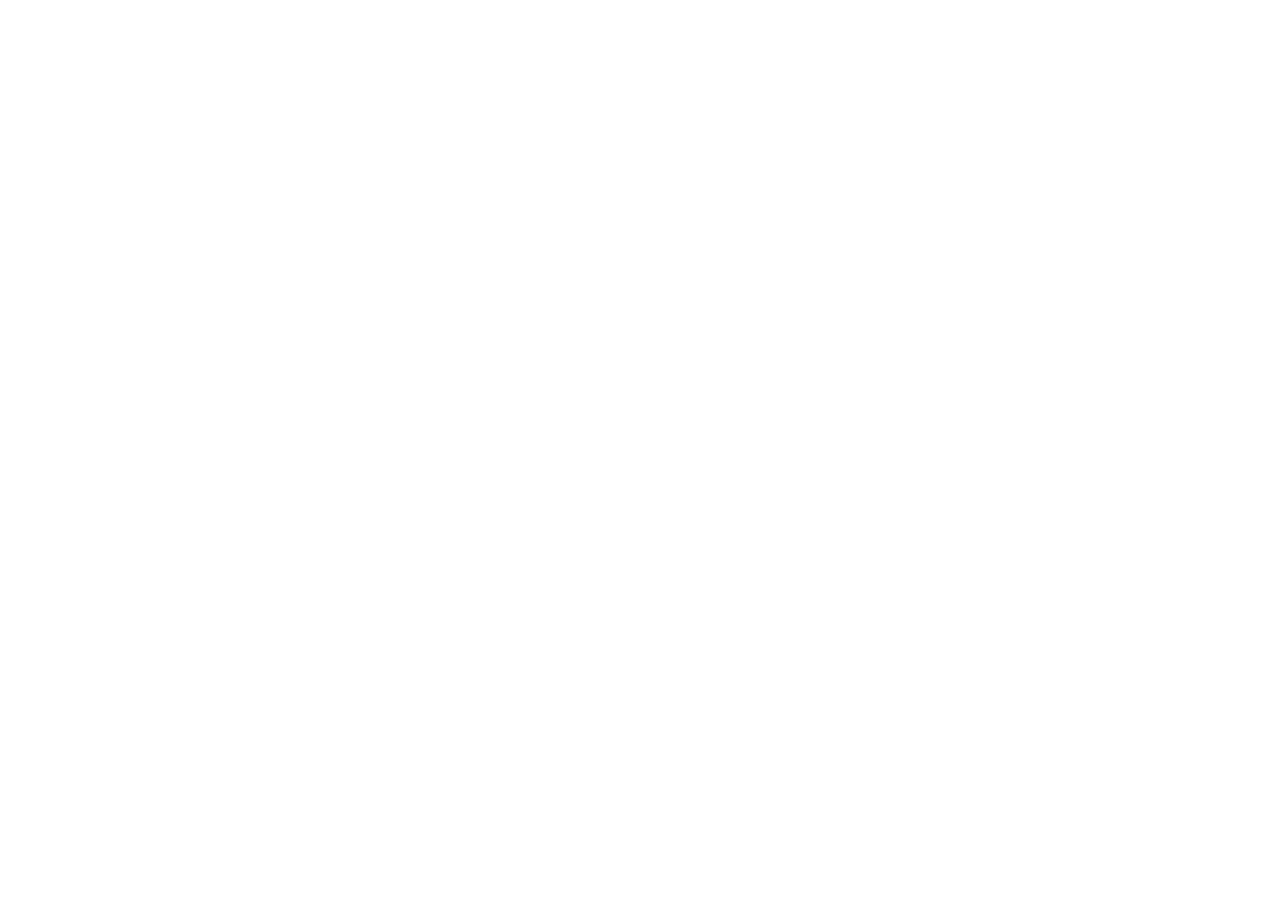
==== public/index.html @ 6c6a58a1 "Initial Commit" ====
<!DOCTYPE html>
<html lang="en">
<head>
    <meta charset="UTF-8">
    <meta name="viewport" content="width=device-width, initial-scale=1.0">
    <title>Claim your Certificate - FirstCommit</title>
    <link rel="stylesheet" href="style.css">
</head>
<body>
    
</body>
</html>
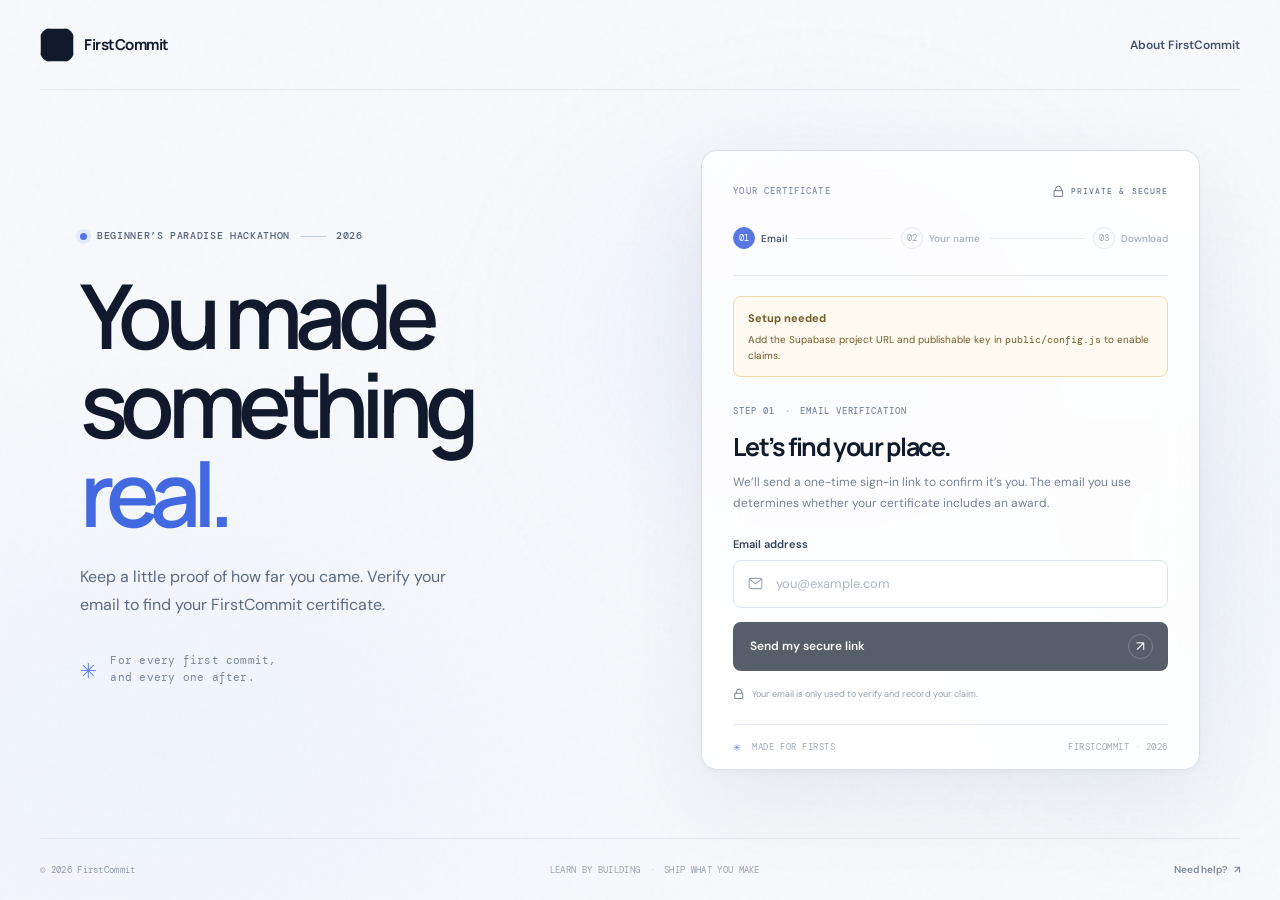
==== commit 6533ddb0: "initial website and docs" ====
--- a/public/index.html
+++ b/public/index.html
@@ -1,12 +1,104 @@
-<!DOCTYPE html>
+<!doctype html>
 <html lang="en">
-<head>
-    <meta charset="UTF-8">
-    <meta name="viewport" content="width=device-width, initial-scale=1.0">
-    <title>Claim your Certificate - FirstCommit</title>
-    <link rel="stylesheet" href="style.css">
-</head>
-<body>
-    
-</body>
-</html>+  <head>
+    <meta charset="utf-8" />
+    <meta name="viewport" content="width=device-width, initial-scale=1" />
+    <meta name="theme-color" content="#f7f9fc" />
+    <meta name="description" content="Claim your FirstCommit certificate from Beginner’s Paradise Hackathon." />
+    <title>Claim your certificate - FirstCommit</title>
+    <link rel="icon" href="./favicon.ico" type="x/icon" />
+    <link rel="preconnect" href="https://fonts.googleapis.com" />
+    <link rel="preconnect" href="https://fonts.gstatic.com" crossorigin />
+    <link href="https://fonts.googleapis.com/css2?family=DM+Mono:wght@400;500&family=DM+Sans:wght@400;500;600;700&family=Manrope:wght@400;500;600;700;800&display=swap" rel="stylesheet" />
+    <link rel="stylesheet" href="./style.css" />
+    <script src="./config.js"></script>
+    <script type="module" src="./main.js"></script>
+  </head>
+  <body>
+    <div class="ambient ambient--blue" aria-hidden="true"></div>
+    <div class="ambient ambient--cyan" aria-hidden="true"></div>
+
+    <a class="skip-link" href="#main">Skip to content</a>
+
+    <header class="site-header">
+      <a class="brand" href="https://www.firstcommit.xyz/" aria-label="FirstCommit home">
+        <img class="brand-mark" href="icon.png">
+        <span class="brand-name">FirstCommit</span>
+      </a>
+      <a class="header-link" href="https://www.firstcommit.xyz/">About FirstCommit</a>
+    </header>
+
+    <main id="main" class="page-shell">
+      <section class="intro" aria-labelledby="page-title">
+        <p class="eyebrow"><span class="eyebrow-dot" aria-hidden="true"></span> BEGINNER’S PARADISE HACKATHON <span class="eyebrow-rule" aria-hidden="true"></span> 2026</p>
+        <h1 id="page-title">You made<br />something <em>real.</em></h1>
+        <p class="intro-copy">Keep a little proof of how far you came. Verify your email to find your FirstCommit certificate.</p>
+        <div class="edition-note"><span class="edition-mark" aria-hidden="true">✳</span><span>For every first commit,<br />and every one after.</span></div>
+      </section>
+
+      <section class="claim-card" aria-labelledby="claim-heading">
+        <div class="card-topline"><span>YOUR CERTIFICATE</span><span class="secure-label"><svg aria-hidden="true" viewBox="0 0 16 16"><path d="M4.5 7V5a3.5 3.5 0 0 1 7 0v2M3 7h10v7H3z" /></svg> PRIVATE &amp; SECURE</span></div>
+        <div class="progress" aria-label="Claim progress">
+          <div class="progress-step is-current" data-progress="email"><span>01</span><b>Email</b></div>
+          <span class="progress-line" aria-hidden="true"></span>
+          <div class="progress-step" data-progress="name"><span>02</span><b>Your name</b></div>
+          <span class="progress-line" aria-hidden="true"></span>
+          <div class="progress-step" data-progress="ready"><span>03</span><b>Download</b></div>
+        </div>
+
+        <div id="setup-notice" class="notice notice--warning" role="status" hidden>
+          <strong>Setup needed</strong>
+          <span>Add the Supabase project URL and publishable key in <code>public/config.js</code> to enable claims.</span>
+        </div>
+
+        <div id="claim-step-email" class="claim-step">
+          <p class="step-kicker">STEP 01 <span>·</span> EMAIL VERIFICATION</p>
+          <h2 id="claim-heading">Let’s find your place.</h2>
+          <p class="step-copy">We’ll send a one-time sign-in link to confirm it’s you. The email you use determines whether your certificate includes an award.</p>
+          <form id="email-form" novalidate>
+            <label for="email">Email address</label>
+            <div class="input-wrap"><svg aria-hidden="true" viewBox="0 0 20 20"><rect x="2.5" y="4" width="15" height="12" rx="2"/><path d="m3 5 7 5.5L17 5"/></svg><input id="email" name="email" type="email" autocomplete="email" inputmode="email" placeholder="you@example.com" required /></div>
+            <button class="primary-button" type="submit"><span>Send my secure link</span><span class="button-arrow" aria-hidden="true">↗</span></button>
+          </form>
+          <div id="email-sent" class="sent-panel" hidden>
+            <span class="sent-icon" aria-hidden="true">↗</span>
+            <div><strong>Check your inbox</strong><p>We sent a secure sign-in link to <span id="sent-email"></span>. Open it on this device to continue.</p></div>
+            <button id="resend-link" class="text-button" type="button">Send again</button>
+          </div>
+          <p class="privacy-note"><svg aria-hidden="true" viewBox="0 0 16 16"><path d="M4.5 7V5a3.5 3.5 0 0 1 7 0v2M3 7h10v7H3z" /></svg> Your email is only used to verify and record your claim.</p>
+        </div>
+
+        <div id="claim-step-name" class="claim-step" hidden>
+          <p class="step-kicker">STEP 02 <span>·</span> CERTIFICATE DETAILS</p>
+          <h2>What name should we celebrate?</h2>
+          <p class="step-copy">Signed in as <strong id="verified-email"></strong>. Enter your name as you’d like it printed on your certificate.</p>
+          <form id="name-form" novalidate>
+            <label for="full-name">Name on certificate</label>
+            <div class="input-wrap"><svg aria-hidden="true" viewBox="0 0 20 20"><circle cx="10" cy="6.2" r="3.2"/><path d="M3.5 17a6.5 6.5 0 0 1 13 0"/></svg><input id="full-name" name="fullName" type="text" autocomplete="name" placeholder="Your full name" minlength="2" maxlength="100" required /></div>
+            <button class="primary-button" type="submit"><span>Find my certificate</span><span class="button-arrow" aria-hidden="true">↗</span></button>
+          </form>
+          <button id="sign-out" class="text-button" type="button">Use a different email</button>
+        </div>
+
+        <div id="claim-step-ready" class="claim-step" hidden>
+          <p class="step-kicker">STEP 03 <span>·</span> YOUR MOMENT, MADE OFFICIAL</p>
+          <div class="result-icon" aria-hidden="true"><span>✳</span></div>
+          <h2 id="result-title">Your certificate is ready.</h2>
+          <p id="result-copy" class="step-copy"></p>
+          <div class="certificate-mini" aria-label="Certificate details">
+            <div class="mini-seal" aria-hidden="true">FC</div>
+            <div><span class="mini-label">ISSUED TO</span><strong id="result-name"></strong><span id="result-award" class="mini-award"></span></div>
+            <span class="mini-year">2026</span>
+          </div>
+          <button id="download-pdf" class="primary-button" type="button"><span>Download certificate <small>PDF</small></span><span class="button-arrow" aria-hidden="true">↓</span></button>
+          <button id="claim-again" class="text-button" type="button">Start over</button>
+        </div>
+
+        <p id="status-message" class="status-message" role="status" aria-live="polite" hidden></p>
+        <div class="card-footer"><span><span class="footer-star" aria-hidden="true">✳</span> MADE FOR FIRSTS</span><span>FIRSTCOMMIT · 2026</span></div>
+      </section>
+    </main>
+
+    <footer class="site-footer"><span>© 2026 FirstCommit</span><span class="footer-center">LEARN BY BUILDING <span aria-hidden="true">·</span> SHIP WHAT YOU MAKE</span><a href="mailto:support@firstcommit.xyz">Need help? <span aria-hidden="true">↗</span></a></footer>
+  </body>
+</html>
--- a/public/style.css
+++ b/public/style.css
@@ -0,0 +1,111 @@
+:root {
+  color-scheme: light;
+  --ink: #101a2c;
+  --muted: #68758a;
+  --line: #e5eaf1;
+  --blue: #4269df;
+  --blue-dark: #294bb5;
+  --paper: #f7f9fc;
+  --white: #ffffff;
+  --mono: "DM Mono", monospace;
+  --body: "DM Sans", sans-serif;
+  --display: "Manrope", sans-serif;
+}
+
+* { box-sizing: border-box; }
+html { min-width: 320px; background: var(--paper); }
+body { min-height: 100vh; margin: 0; position: relative; isolation: isolate; overflow-x: hidden; background: radial-gradient(ellipse at 12% 83%, rgba(217, 229, 255, .23), transparent 38%), #f7f9fc; color: var(--ink); font-family: var(--body); -webkit-font-smoothing: antialiased; }
+body::before { position: fixed; inset: 0; z-index: -1; content: ""; pointer-events: none; opacity: .26; background-image: url("data:image/svg+xml,%3Csvg viewBox='0 0 180 180' xmlns='http://www.w3.org/2000/svg'%3E%3Cfilter id='n'%3E%3CfeTurbulence type='fractalNoise' baseFrequency='.92' numOctaves='3' stitchTiles='stitch'/%3E%3C/filter%3E%3Crect width='100%25' height='100%25' filter='url(%23n)' opacity='.12'/%3E%3C/svg%3E"); }
+.ambient { position: fixed; z-index: -1; pointer-events: none; border-radius: 50%; filter: blur(82px); opacity: .5; animation: drift 18s ease-in-out infinite alternate; }
+.ambient--blue { width: 600px; height: 470px; top: 12%; left: 40%; background: radial-gradient(ellipse, rgba(178, 195, 255, .56), rgba(204, 218, 255, .18) 42%, transparent 72%); }
+.ambient--cyan { width: 440px; height: 570px; top: 28%; right: -110px; background: radial-gradient(ellipse, rgba(191, 228, 242, .48), rgba(218, 237, 245, .16) 45%, transparent 72%); animation-delay: -7s; }
+@keyframes drift { from { transform: translate3d(-2%, -1%, 0) scale(.94); } to { transform: translate3d(3%, 2%, 0) scale(1.08); } }
+
+.site-header, .site-footer { width: min(1240px, calc(100% - 80px)); margin-inline: auto; display: flex; align-items: center; justify-content: space-between; }
+.skip-link { position: fixed; z-index: 10; top: 10px; left: 10px; transform: translateY(-160%); padding: 10px 14px; border-radius: 6px; background: var(--ink); color: #fff; text-decoration: none; font-size: 12px; }
+.skip-link:focus { transform: translateY(0); }
+.site-header { height: 90px; border-bottom: 1px solid rgba(20, 38, 71, .08); }
+.brand { display: inline-flex; align-items: center; gap: 10px; color: var(--ink); text-decoration: none; }
+.brand-mark { display: grid; place-items: center; width: 34px; height: 34px; border-radius: 11px; background: var(--ink); color: #fff; font: 700 15px/1 var(--display); letter-spacing: -1.7px; }
+.brand-mark span { color: #89a4ff; }
+.brand-name { font: 700 15px/1 var(--display); letter-spacing: -.5px; }
+.header-link, .site-footer a { color: #43516a; text-decoration: none; font-size: 12px; font-weight: 600; transition: color .2s ease; }
+.header-link span, .site-footer a span { color: #7888a0; margin-left: 4px; }
+.header-link:hover, .site-footer a:hover { color: var(--blue); }
+
+.page-shell { width: min(1120px, calc(100% - 80px)); min-height: calc(100vh - 152px); margin: 0 auto; display: grid; grid-template-columns: minmax(0, 1.02fr) minmax(400px, .98fr); align-items: center; gap: clamp(55px, 8vw, 125px); padding: 58px 0 66px; }
+.intro { position: relative; padding-bottom: 72px; animation: rise .75s cubic-bezier(.2,.7,.2,1) both; }
+.eyebrow { display: flex; align-items: center; gap: 10px; margin: 0 0 28px; color: #52627c; font: 500 10px/1.4 var(--mono); letter-spacing: .065em; }
+.eyebrow-dot { width: 7px; height: 7px; flex: 0 0 7px; border-radius: 50%; background: #5276e8; box-shadow: 0 0 0 4px rgba(82, 118, 232, .1); }
+.eyebrow-rule { display: inline-block; width: 26px; height: 1px; background: #c8d1e1; }
+h1 { margin: 0; max-width: 580px; font: 600 clamp(60px, 7vw, 91px)/.99 var(--display); letter-spacing: -.085em; }
+h1 em { color: var(--blue); font-style: normal; letter-spacing: -.09em; }
+.intro-copy { max-width: 385px; margin: 25px 0 0; color: #5d6b81; font-size: 16px; line-height: 1.75; }
+.edition-note { display: flex; align-items: center; gap: 14px; position: absolute; bottom: 1px; left: 0; color: #78869a; font: 11px/1.55 var(--mono); letter-spacing: .02em; }
+.edition-mark { color: #6684eb; font-size: 27px; }
+
+.claim-card { position: relative; width: 100%; min-height: 535px; padding: 26px 31px 0; overflow: hidden; border: 1px solid rgba(212, 221, 235, .86); border-radius: 16px; background: rgba(255, 255, 255, .82); box-shadow: 0 30px 85px rgba(46, 68, 110, .085), 0 3px 8px rgba(46, 68, 110, .035); backdrop-filter: blur(18px); animation: rise .85s .1s cubic-bezier(.2,.7,.2,1) both; }
+.card-topline { display: flex; align-items: center; justify-content: space-between; min-height: 28px; color: #8b97a9; font: 500 9px/1 var(--mono); letter-spacing: .12em; }
+.secure-label { display: inline-flex; align-items: center; gap: 6px; color: #718096; font-size: 8px; }
+.secure-label svg, .privacy-note svg { width: 13px; height: 13px; fill: none; stroke: #6c7b90; stroke-width: 1.2; stroke-linecap: round; stroke-linejoin: round; }
+.progress { display: flex; align-items: center; gap: 9px; padding: 22px 0 26px; border-bottom: 1px solid var(--line); }
+.progress-step { display: inline-flex; align-items: center; gap: 6px; color: #a3adbc; white-space: nowrap; font-size: 10px; }
+.progress-step > span { display: grid; place-items: center; width: 22px; height: 22px; border: 1px solid #e4e9f0; border-radius: 50%; color: #9da8b7; font: 9px var(--mono); }
+.progress-step b { font-weight: 500; }
+.progress-step.is-current { color: #33445f; }
+.progress-step.is-current > span, .progress-step.is-done > span { border-color: #5877e2; background: #5877e2; color: #fff; }
+.progress-step.is-done { color: #52647f; }
+.progress-line { flex: 1; height: 1px; min-width: 8px; background: #e7ebf2; }
+.claim-step { padding: 28px 0 24px; animation: content-in .4s ease both; }
+.claim-step[hidden], [hidden] { display: none !important; }
+.step-kicker { margin: 0 0 12px; color: #7f8ca1; font: 500 9px/1.5 var(--mono); letter-spacing: .1em; }
+.step-kicker span { padding-inline: 4px; color: #b1bdce; }
+.claim-step h2 { margin: 0; color: var(--ink); font: 700 25px/1.25 var(--display); letter-spacing: -.055em; }
+.step-copy { margin: 10px 0 23px; color: #758196; font-size: 12px; line-height: 1.75; }
+.step-copy strong { color: #43516a; font-weight: 600; overflow-wrap: anywhere; }
+form { display: grid; gap: 9px; }
+label { color: #35445a; font-size: 11px; font-weight: 600; }
+.input-wrap { position: relative; display: flex; align-items: center; }
+.input-wrap svg { position: absolute; left: 14px; width: 17px; height: 17px; fill: none; stroke: #9ba7b9; stroke-width: 1.3; stroke-linecap: round; stroke-linejoin: round; pointer-events: none; }
+input { display: block; width: 100%; height: 48px; padding: 0 14px 0 42px; border: 1px solid #dde4ee; border-radius: 8px; outline: none; background: #fff; color: var(--ink); font: 13px var(--body); transition: border-color .2s, box-shadow .2s; }
+input::placeholder { color: #adb7c5; }
+input:focus { border-color: #7890e7; box-shadow: 0 0 0 3px rgba(87, 119, 226, .12); }
+.primary-button { display: flex; align-items: center; justify-content: space-between; gap: 16px; width: 100%; min-height: 49px; margin-top: 5px; padding: 0 15px 0 17px; border: 0; border-radius: 8px; background: var(--ink); color: #fff; cursor: pointer; font: 600 12px var(--body); transition: background .18s, transform .18s, box-shadow .18s; }
+.primary-button:hover { transform: translateY(-1px); background: #1e2e49; box-shadow: 0 7px 18px rgba(23, 42, 75, .15); }
+.primary-button:focus-visible, .text-button:focus-visible, .header-link:focus-visible, .site-footer a:focus-visible { outline: 3px solid rgba(70, 104, 222, .5); outline-offset: 3px; }
+.primary-button:disabled { cursor: wait; opacity: .7; transform: none; }
+.button-arrow { display: grid; place-items: center; width: 25px; height: 25px; border: 1px solid rgba(255,255,255,.22); border-radius: 50%; font-size: 14px; font-weight: 400; }
+.primary-button small { margin-left: 5px; color: #aebcda; font: 500 9px var(--mono); }
+.privacy-note { display: flex; align-items: center; gap: 7px; margin: 17px 0 0; color: #98a2b0; font-size: 9px; }
+.privacy-note svg { width: 12px; height: 12px; }
+.sent-panel { display: grid; grid-template-columns: 35px 1fr; align-items: start; gap: 12px; padding: 17px 14px; border: 1px solid #e0e8f7; border-radius: 9px; background: #f7f9fe; }
+.sent-icon { display: grid; place-items: center; width: 33px; height: 33px; border-radius: 9px; background: #e8efff; color: #4269df; font-size: 16px; }
+.sent-panel strong { color: #283a58; font-size: 12px; }
+.sent-panel p { margin: 5px 0 0; color: #78869b; font-size: 10px; line-height: 1.65; overflow-wrap: anywhere; }
+.text-button { display: inline-flex; margin-top: 12px; padding: 4px 0; border: 0; background: transparent; color: #526cbb; cursor: pointer; font: 600 10px var(--body); }
+.sent-panel .text-button { grid-column: 2; margin-top: 0; justify-self: start; }
+.status-message { margin: 3px 0 15px; padding: 10px 12px; border-radius: 7px; background: #fff4f2; color: #a34035; font-size: 11px; line-height: 1.55; }
+.status-message.is-success { background: #edf8f1; color: #307048; }
+.notice { display: flex; flex-direction: column; gap: 5px; margin-top: 20px; padding: 13px 14px; border: 1px solid #efd9a9; border-radius: 8px; background: #fffaf0; color: #725b2a; font-size: 10px; line-height: 1.55; }
+.notice code { font: 10px var(--mono); }
+.notice strong { font-size: 11px; }
+.result-icon { display: grid; place-items: center; width: 47px; height: 47px; margin: 2px 0 13px; border: 1px solid #dae4ff; border-radius: 14px; background: linear-gradient(140deg,#edf2ff,#f9fbff); color: #5273de; font-size: 22px; }
+.certificate-mini { display: grid; grid-template-columns: 38px 1fr auto; align-items: center; gap: 12px; min-height: 77px; margin: 0 0 16px; padding: 12px; border: 1px solid #e2e8f1; border-radius: 8px; background: linear-gradient(115deg, rgba(246,249,255,.95), rgba(255,255,255,.94)); }
+.mini-seal { display: grid; place-items: center; width: 36px; height: 36px; border: 1px solid #9bb0ee; border-radius: 50%; color: #4368d4; font: 600 10px var(--mono); }
+.certificate-mini div:nth-child(2) { display: grid; gap: 2px; min-width: 0; }
+.mini-label { color: #99a4b5; font: 9px var(--mono); letter-spacing: .08em; }
+.certificate-mini strong { color: #253650; font: 700 13px var(--display); overflow: hidden; text-overflow: ellipsis; white-space: nowrap; }
+.mini-award { color: #6c7b91; font-size: 9px; }
+.mini-year { align-self: start; color: #99a4b5; font: 9px var(--mono); }
+.card-footer { display: flex; align-items: center; justify-content: space-between; min-height: 45px; border-top: 1px solid var(--line); color: #a4adba; font: 9px var(--mono); letter-spacing: .06em; }
+.footer-star { margin-right: 5px; color: #6582e4; font-size: 13px; vertical-align: -1px; }
+.site-footer { min-height: 62px; border-top: 1px solid rgba(20, 38, 71, .08); color: #909bac; font: 9px var(--mono); letter-spacing: .035em; }
+.site-footer a { color: #7c899b; font: 600 10px var(--body); letter-spacing: 0; }
+.footer-center { color: #9aa4b1; }
+.footer-center span { margin-inline: 4px; color: #a6b5db; }
+
+@keyframes rise { from { opacity: 0; transform: translateY(14px); } to { opacity: 1; transform: translateY(0); } }
+@keyframes content-in { from { opacity: .45; transform: translateY(5px); } to { opacity: 1; transform: translateY(0); } }
+@media (prefers-reduced-motion: reduce) { *, *::before, *::after { scroll-behavior: auto !important; animation-duration: .01ms !important; animation-iteration-count: 1 !important; transition-duration: .01ms !important; } }
+@media (max-width: 900px) { .page-shell { width: min(600px, calc(100% - 48px)); min-height: auto; grid-template-columns: 1fr; gap: 35px; padding: 58px 0 60px; } .intro { padding-bottom: 0; } h1 { font-size: clamp(58px, 12vw, 78px); } .edition-note { display: none; } .claim-card { min-height: 0; } .site-header, .site-footer { width: calc(100% - 48px); } }
+@media (max-width: 540px) { .site-header { height: 72px; } .page-shell { width: calc(100% - 32px); gap: 27px; padding: 40px 0 48px; } .site-header, .site-footer { width: calc(100% - 32px); } .header-link { font-size: 10px; } .eyebrow { gap: 7px; margin-bottom: 23px; font-size: 8px; } .eyebrow-rule { width: 15px; } h1 { font-size: clamp(56px, 16vw, 72px); } .intro-copy { max-width: 310px; margin-top: 19px; font-size: 14px; } .claim-card { padding: 20px 19px 0; border-radius: 13px; } .card-topline { font-size: 8px; } .progress { gap: 5px; padding: 18px 0 21px; } .progress-step { gap: 4px; font-size: 9px; } .progress-step > span { width: 20px; height: 20px; font-size: 8px; } .progress-line { min-width: 4px; } .claim-step { padding: 23px 0 21px; } .claim-step h2 { font-size: 23px; } .site-footer { flex-wrap: wrap; gap: 8px; padding: 13px 0; } .footer-center { order: 3; width: 100%; text-align: center; } }
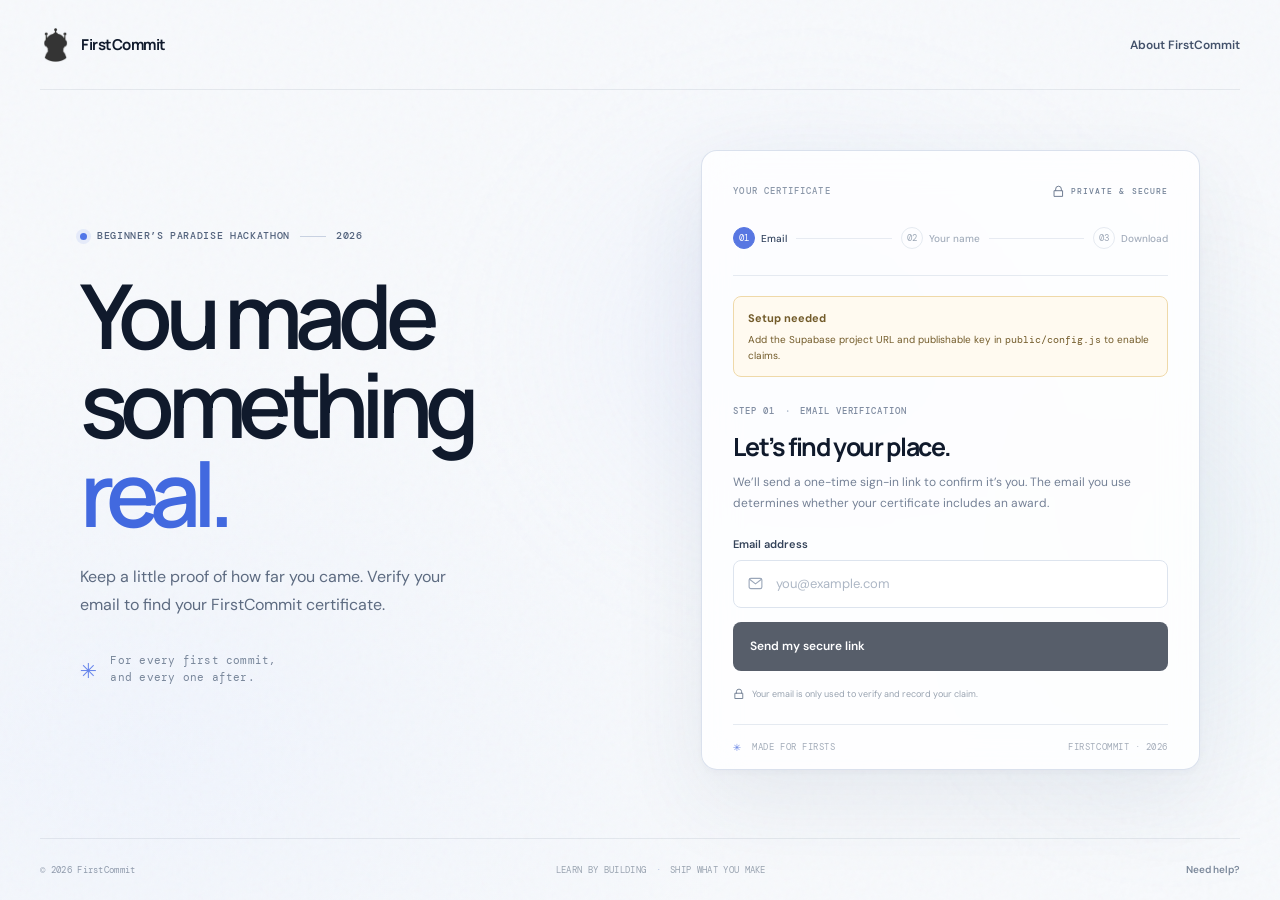
==== commit 5567fdcb: "refine visual distnictions" ====
--- a/public/index.html
+++ b/public/index.html
@@ -22,7 +22,7 @@
 
     <header class="site-header">
       <a class="brand" href="https://www.firstcommit.xyz/" aria-label="FirstCommit home">
-        <img class="brand-mark" href="icon.png">
+        <img class="brand-mark" src="./logo-mark.png" alt="" />
         <span class="brand-name">FirstCommit</span>
       </a>
       <a class="header-link" href="https://www.firstcommit.xyz/">About FirstCommit</a>
@@ -58,7 +58,7 @@
           <form id="email-form" novalidate>
             <label for="email">Email address</label>
             <div class="input-wrap"><svg aria-hidden="true" viewBox="0 0 20 20"><rect x="2.5" y="4" width="15" height="12" rx="2"/><path d="m3 5 7 5.5L17 5"/></svg><input id="email" name="email" type="email" autocomplete="email" inputmode="email" placeholder="you@example.com" required /></div>
-            <button class="primary-button" type="submit"><span>Send my secure link</span><span class="button-arrow" aria-hidden="true">↗</span></button>
+            <button class="primary-button" type="submit"><span>Send my secure link</span></button>
           </form>
           <div id="email-sent" class="sent-panel" hidden>
             <span class="sent-icon" aria-hidden="true">↗</span>
@@ -99,6 +99,6 @@
       </section>
     </main>
 
-    <footer class="site-footer"><span>© 2026 FirstCommit</span><span class="footer-center">LEARN BY BUILDING <span aria-hidden="true">·</span> SHIP WHAT YOU MAKE</span><a href="mailto:support@firstcommit.xyz">Need help? <span aria-hidden="true">↗</span></a></footer>
+    <footer class="site-footer"><span>© 2026 FirstCommit</span><span class="footer-center">LEARN BY BUILDING <span aria-hidden="true">·</span> SHIP WHAT YOU MAKE</span><a href="mailto:support@firstcommit.xyz">Need help?</a></footer>
   </body>
 </html>
--- a/public/style.css
+++ b/public/style.css
@@ -26,8 +26,7 @@
 .skip-link:focus { transform: translateY(0); }
 .site-header { height: 90px; border-bottom: 1px solid rgba(20, 38, 71, .08); }
 .brand { display: inline-flex; align-items: center; gap: 10px; color: var(--ink); text-decoration: none; }
-.brand-mark { display: grid; place-items: center; width: 34px; height: 34px; border-radius: 11px; background: var(--ink); color: #fff; font: 700 15px/1 var(--display); letter-spacing: -1.7px; }
-.brand-mark span { color: #89a4ff; }
+.brand-mark { display: block; width: 31px; height: 34px; border-radius: 0; object-fit: contain; }
 .brand-name { font: 700 15px/1 var(--display); letter-spacing: -.5px; }
 .header-link, .site-footer a { color: #43516a; text-decoration: none; font-size: 12px; font-weight: 600; transition: color .2s ease; }
 .header-link span, .site-footer a span { color: #7888a0; margin-left: 4px; }
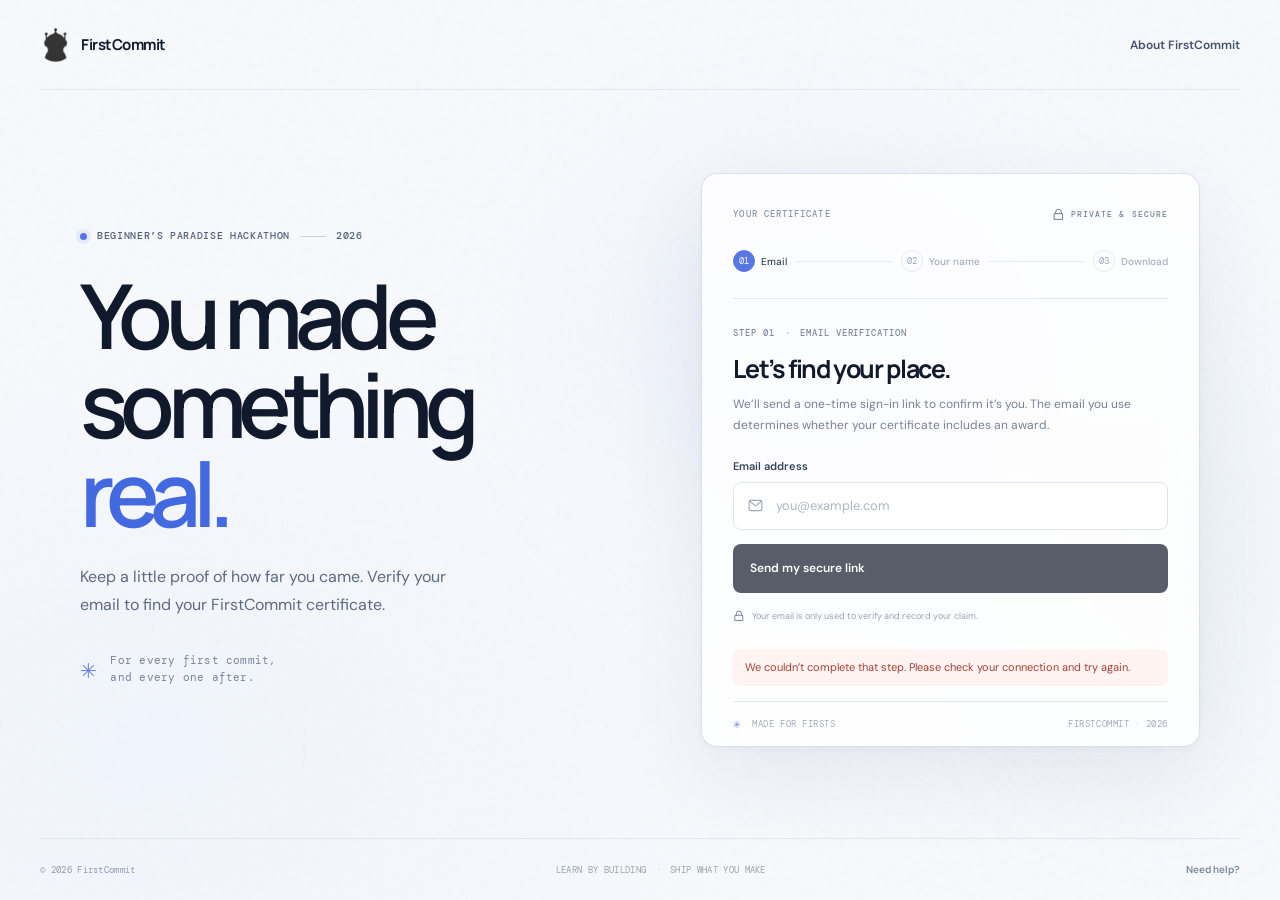
==== commit f27354c0: "Update index.html" ====
--- a/public/index.html
+++ b/public/index.html
@@ -75,7 +75,7 @@
           <form id="name-form" novalidate>
             <label for="full-name">Name on certificate</label>
             <div class="input-wrap"><svg aria-hidden="true" viewBox="0 0 20 20"><circle cx="10" cy="6.2" r="3.2"/><path d="M3.5 17a6.5 6.5 0 0 1 13 0"/></svg><input id="full-name" name="fullName" type="text" autocomplete="name" placeholder="Your full name" minlength="2" maxlength="100" required /></div>
-            <button class="primary-button" type="submit"><span>Find my certificate</span><span class="button-arrow" aria-hidden="true">↗</span></button>
+            <button class="primary-button" type="submit"><span>Find my certificate</span></button>
           </form>
           <button id="sign-out" class="text-button" type="button">Use a different email</button>
         </div>
